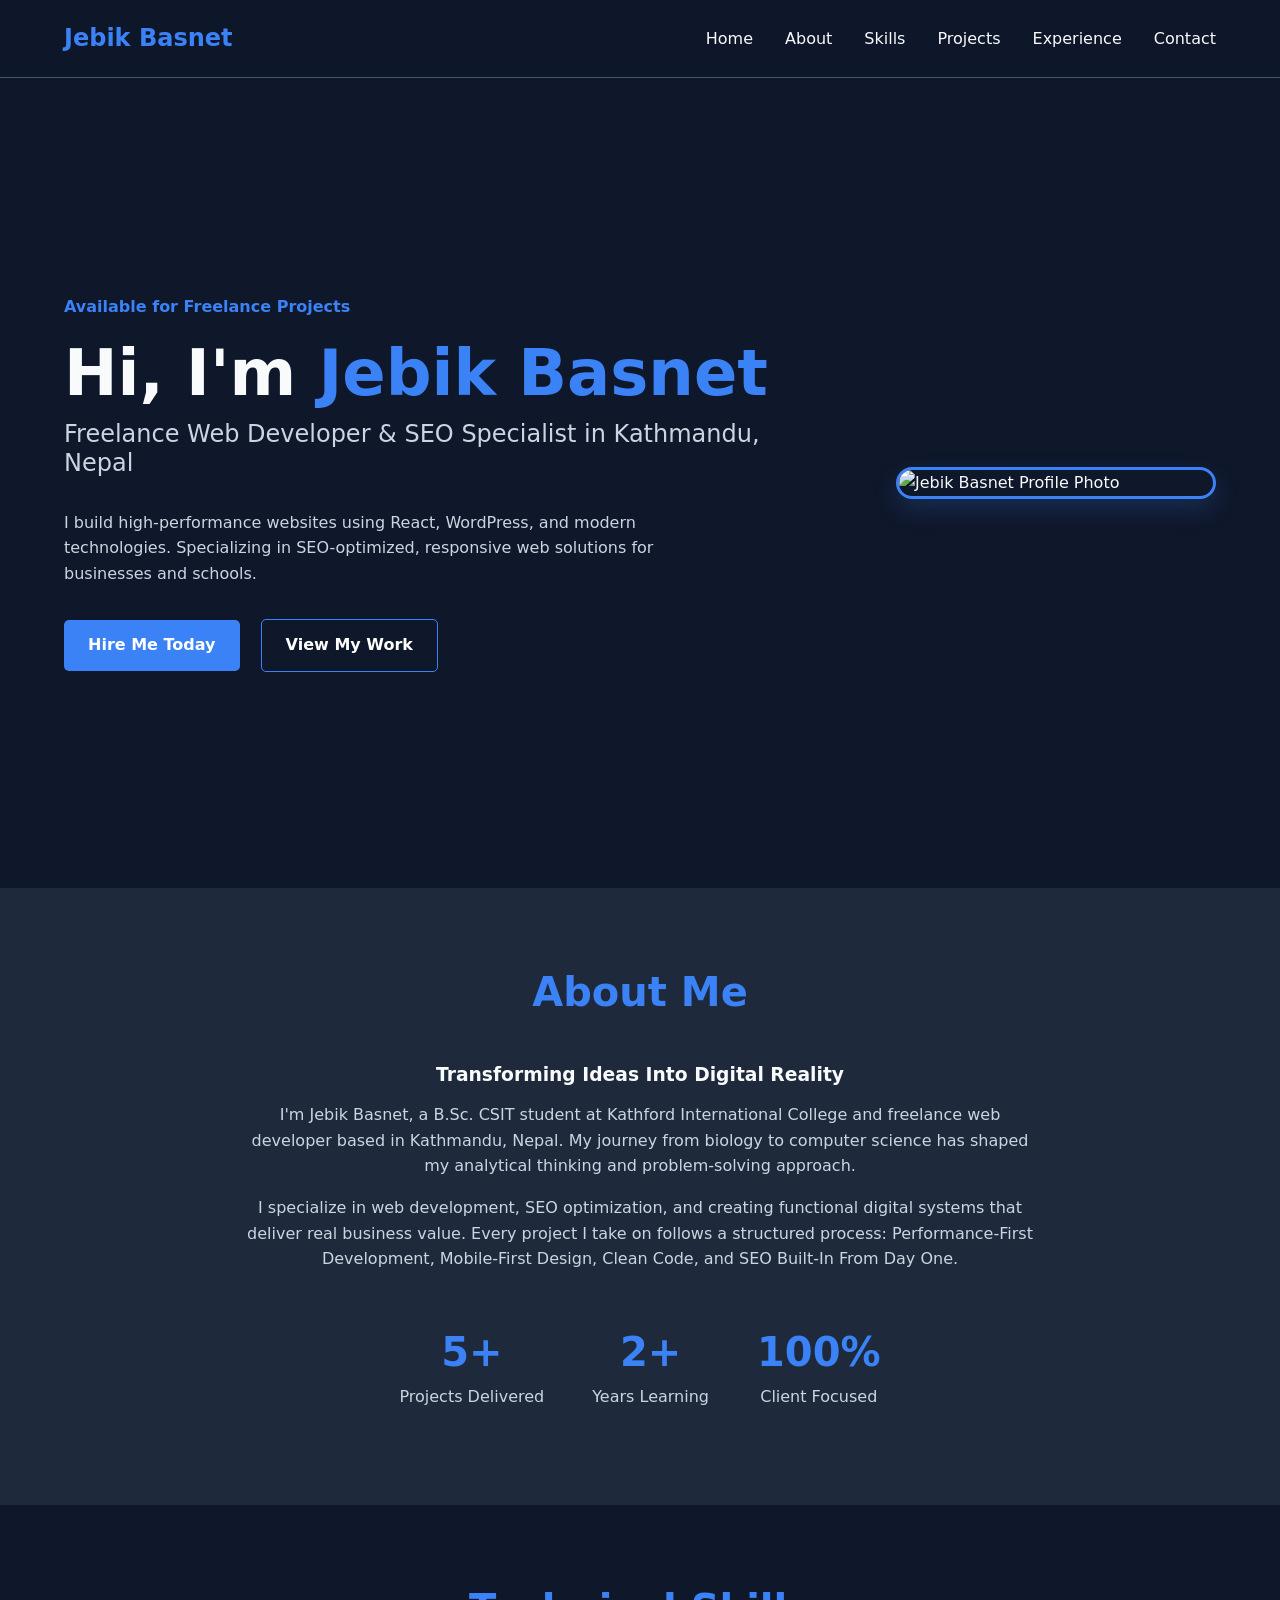
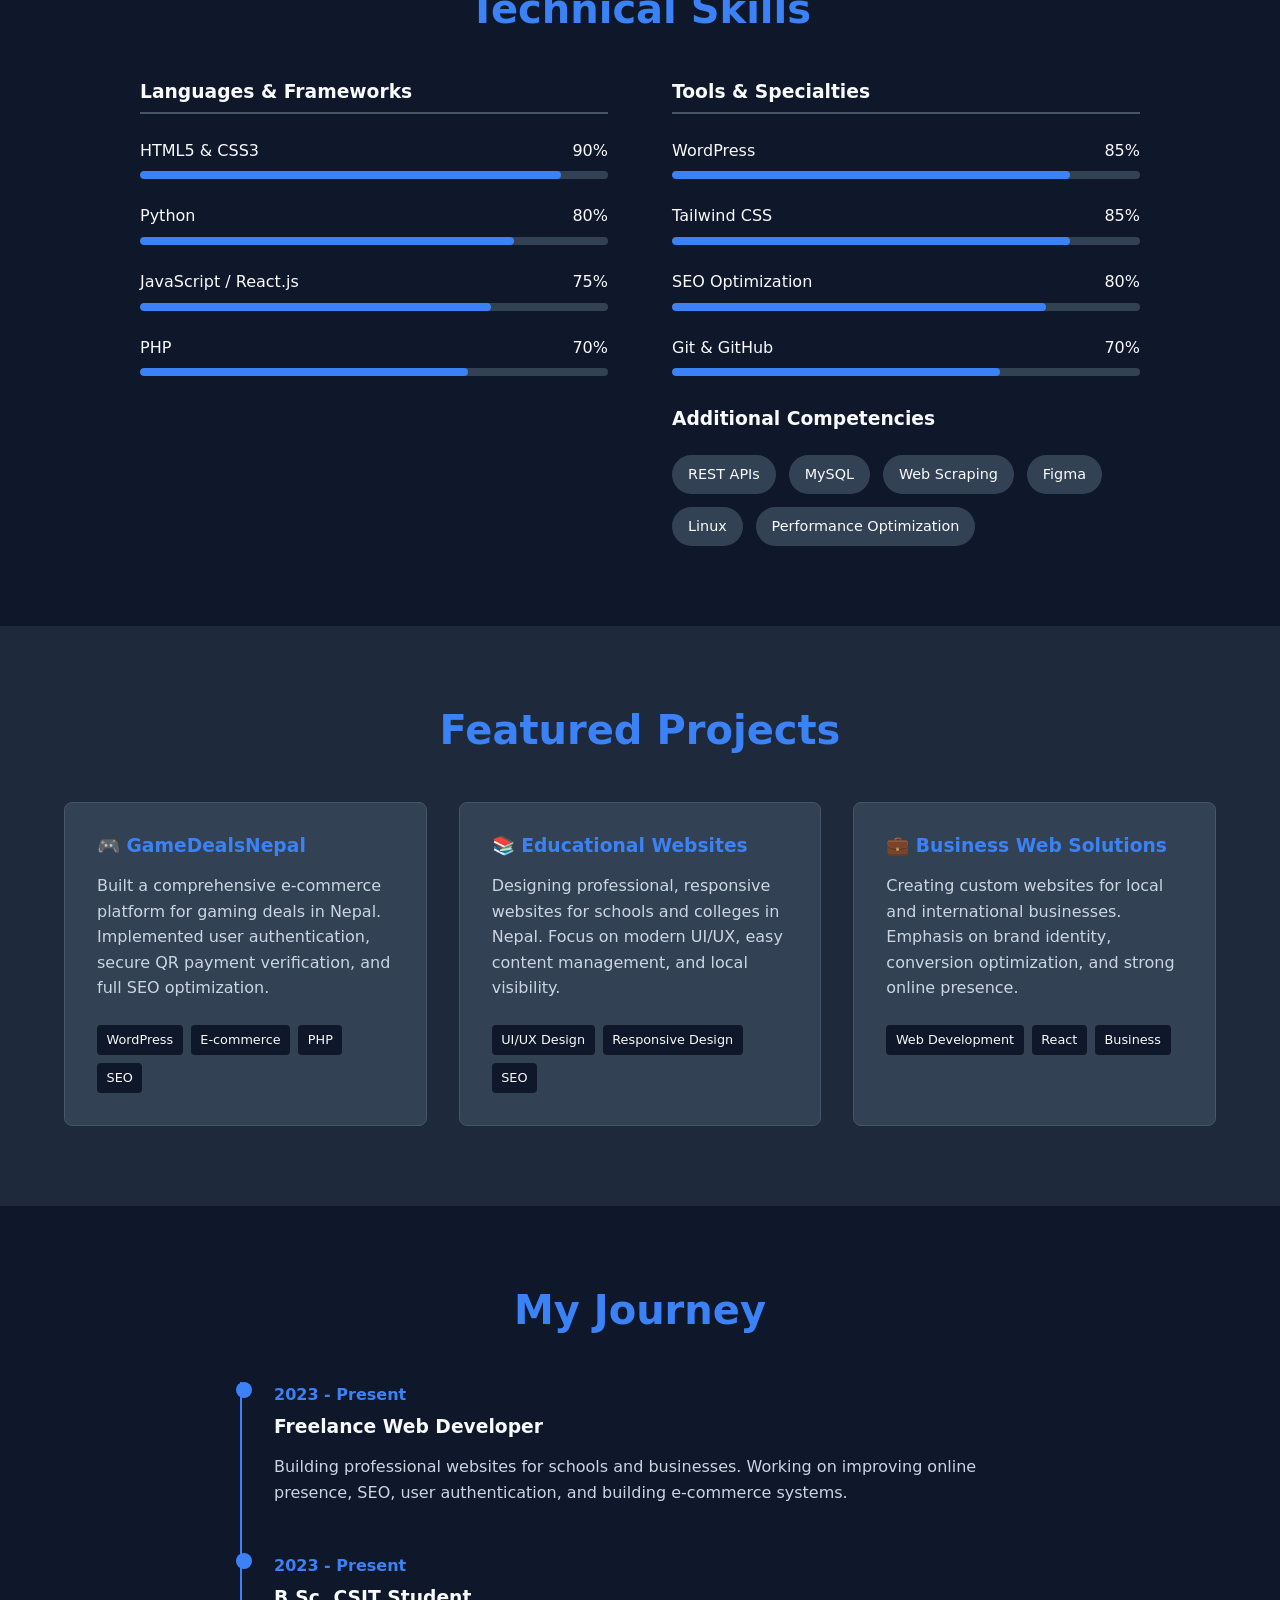
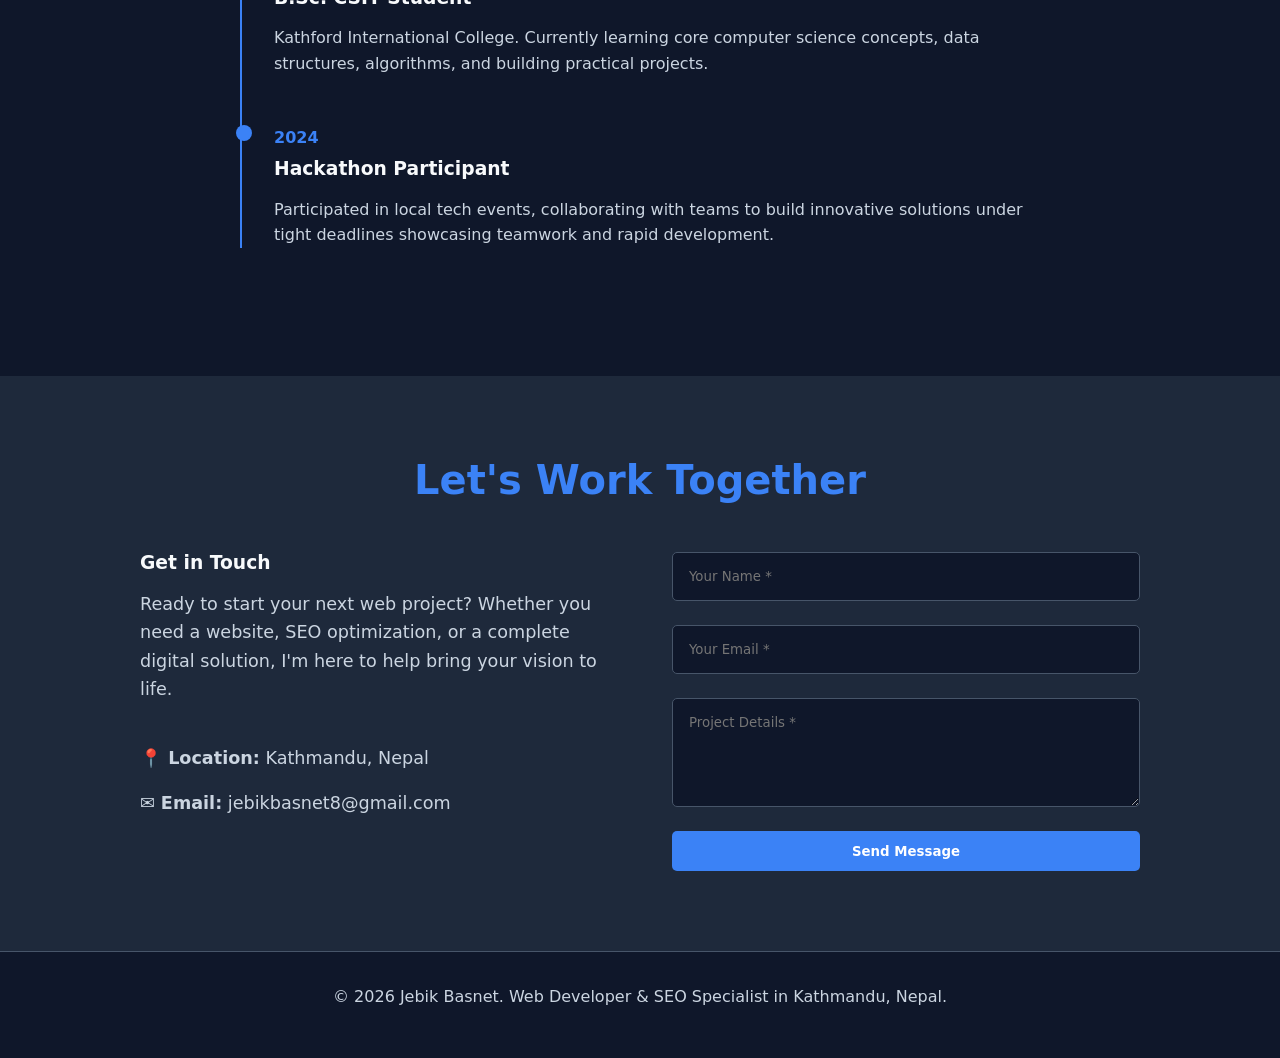
==== html/index.html @ f981d155 "Add hosted profile image URL in hero section" ====
<!DOCTYPE html>
<html lang="en">
<head>
    <meta charset="UTF-8">
    <meta name="viewport" content="width=device-width, initial-scale=1.0">
    <meta name="description" content="Jebik Basnet | Freelance Web Developer & SEO Specialist in Kathmandu, Nepal">
    <title>Jebik Basnet | Web Developer & SEO Expert</title>
    <style>
        /* === CSS VARIABLES & RESET === */
        :root {
            --primary-color: #3b82f6;
            --primary-hover: #2563eb;
            --bg-color: #0f172a;
            --section-bg: #1e293b;
            --card-bg: #334155;
            --text-main: #f8fafc;
            --text-muted: #cbd5e1;
            --border-color: #475569;
        }

        * {
            margin: 0;
            padding: 0;
            box-sizing: border-box;
            font-family: system-ui, -apple-system, BlinkMacSystemFont, 'Segoe UI', Roboto, sans-serif;
            scroll-behavior: smooth;
        }

        body {
            background-color: var(--bg-color);
            color: var(--text-main);
            line-height: 1.6;
        }

        a {
            text-decoration: none;
            color: inherit;
        }

        ul {
            list-style: none;
        }

        /* === TYPOGRAPHY & BUTTONS === */
        h1, h2, h3 {
            line-height: 1.2;
            margin-bottom: 1rem;
        }

        h2 {
            font-size: 2.5rem;
            color: var(--primary-color);
            text-align: center;
            margin-bottom: 3rem;
        }

        p {
            color: var(--text-muted);
            margin-bottom: 1rem;
        }

        .highlight {
            color: var(--primary-color);
        }

        .btn {
            display: inline-block;
            background-color: var(--primary-color);
            color: white;
            padding: 0.8rem 1.5rem;
            border-radius: 5px;
            font-weight: 600;
            transition: background 0.3s;
            border: none;
            cursor: pointer;
        }

        .btn:hover {
            background-color: var(--primary-hover);
        }

        .btn-outline {
            background: transparent;
            border: 1px solid var(--primary-color);
            margin-left: 1rem;
        }

        /* === NAVBAR === */
        header {
            background-color: rgba(15, 23, 42, 0.95);
            padding: 1.2rem 5%;
            position: sticky;
            top: 0;
            z-index: 1000;
            display: flex;
            justify-content: space-between;
            align-items: center;
            border-bottom: 1px solid var(--border-color);
        }

        .logo {
            font-size: 1.5rem;
            font-weight: bold;
            color: var(--primary-color);
        }

        nav ul {
            display: flex;
            gap: 2rem;
        }

        nav ul li a:hover {
            color: var(--primary-color);
            transition: color 0.3s;
        }

        /* === HERO SECTION === */
        #hero {
            min-height: 90vh;
            display: flex;
            align-items: center;
            justify-content: space-between;
            gap: 4rem;
            padding: 5rem 5%;
        }

        .hero-text {
            flex: 1;
        }

        .hero-text h1 {
            font-size: 4rem;
            margin-bottom: 0.5rem;
        }

        .hero-text h3 {
            font-size: 1.5rem;
            font-weight: 400;
            color: var(--text-muted);
            margin-bottom: 2rem;
        }

        .hero-image-container {
            flex: 0 0 320px;
            display: flex;
            justify-content: center;
        }

        .hero-image-container img {
            width: 100%;
            max-width: 320px;
            height: auto;
            border-radius: 20px;
            border: 3px solid var(--primary-color);
            box-shadow: 0 10px 25px rgba(59, 130, 246, 0.2);
            object-fit: cover;
        }

        /* === ABOUT SECTION === */
        #about {
            background-color: var(--section-bg);
            padding: 5rem 5%;
        }

        .about-content {
            max-width: 800px;
            margin: 0 auto;
            text-align: center;
        }

        .stats-grid {
            display: flex;
            justify-content: center;
            gap: 3rem;
            margin-top: 3rem;
        }

        .stat-item h4 {
            font-size: 2.5rem;
            color: var(--primary-color);
        }

        /* === SKILLS SECTION === */
        #skills {
            padding: 5rem 5%;
        }

        .skills-container {
            display: grid;
            grid-template-columns: 1fr 1fr;
            gap: 4rem;
            max-width: 1000px;
            margin: 0 auto;
        }

        .skill-group h3 {
            margin-bottom: 1.5rem;
            border-bottom: 2px solid var(--border-color);
            padding-bottom: 0.5rem;
        }

        .skill-item {
            margin-bottom: 1.5rem;
        }

        .skill-info {
            display: flex;
            justify-content: space-between;
            margin-bottom: 0.5rem;
        }

        .progress-bar {
            width: 100%;
            height: 8px;
            background-color: var(--card-bg);
            border-radius: 4px;
            overflow: hidden;
        }

        .progress {
            height: 100%;
            background-color: var(--primary-color);
            border-radius: 4px;
        }

        .tags {
            display: flex;
            flex-wrap: wrap;
            gap: 0.8rem;
            margin-top: 1.5rem;
        }

        .tag {
            background-color: var(--card-bg);
            padding: 0.5rem 1rem;
            border-radius: 20px;
            font-size: 0.9rem;
        }

        /* === PROJECTS SECTION === */
        #projects {
            background-color: var(--section-bg);
            padding: 5rem 5%;
        }

        .projects-grid {
            display: grid;
            grid-template-columns: repeat(auto-fit, minmax(300px, 1fr));
            gap: 2rem;
            max-width: 1200px;
            margin: 0 auto;
        }

        .card {
            background-color: var(--card-bg);
            padding: 2rem;
            border-radius: 8px;
            border: 1px solid var(--border-color);
            transition: transform 0.3s;
        }

        .card:hover {
            transform: translateY(-5px);
        }

        .card h3 {
            color: var(--primary-color);
        }

        .card-tags {
            margin-top: 1.5rem;
            display: flex;
            gap: 0.5rem;
            flex-wrap: wrap;
        }

        .card-tags span {
            font-size: 0.8rem;
            background-color: var(--bg-color);
            padding: 0.3rem 0.6rem;
            border-radius: 4px;
        }

        /* === EXPERIENCE SECTION === */
        #experience {
            padding: 5rem 5%;
        }

        .timeline {
            max-width: 800px;
            margin: 0 auto;
            border-left: 2px solid var(--primary-color);
            padding-left: 2rem;
        }

        .timeline-item {
            margin-bottom: 3rem;
            position: relative;
        }

        .timeline-item::before {
            content: '';
            position: absolute;
            left: -2.4rem;
            top: 0;
            width: 1rem;
            height: 1rem;
            background-color: var(--primary-color);
            border-radius: 50%;
        }

        .timeline-date {
            color: var(--primary-color);
            font-weight: bold;
            margin-bottom: 0.5rem;
        }

        /* === CONTACT SECTION === */
        #contact {
            background-color: var(--section-bg);
            padding: 5rem 5%;
        }

        .contact-container {
            display: grid;
            grid-template-columns: 1fr 1fr;
            gap: 4rem;
            max-width: 1000px;
            margin: 0 auto;
        }

        .contact-info p {
            margin-bottom: 1rem;
            font-size: 1.1rem;
        }

        form {
            display: flex;
            flex-direction: column;
            gap: 1.5rem;
        }

        input, textarea {
            width: 100%;
            padding: 1rem;
            background-color: var(--bg-color);
            border: 1px solid var(--border-color);
            color: var(--text-main);
            border-radius: 5px;
        }

        input:focus, textarea:focus {
            outline: none;
            border-color: var(--primary-color);
        }

        /* === FOOTER === */
        footer {
            background-color: var(--bg-color);
            text-align: center;
            padding: 2rem;
            border-top: 1px solid var(--border-color);
        }

        /* === RESPONSIVE DESIGN === */
        @media (max-width: 768px) {
            nav ul {
                display: none;
            }
            
            #hero {
                flex-direction: column-reverse;
                text-align: center;
                gap: 2rem;
                padding-top: 3rem;
            }

            .hero-text h1 {
                font-size: 2.5rem;
            }

            .hero-image-container {
                flex: 0 0 auto;
                width: 240px;
            }

            .btn-outline {
                margin-left: 0;
                margin-top: 1rem;
                display: block;
            }

            .skills-container, .contact-container {
                grid-template-columns: 1fr;
            }

            .stats-grid {
                flex-direction: column;
                gap: 1.5rem;
            }
        }
    </style>
</head>
<body>

    <header>
        <div class="logo">Jebik Basnet</div>
        <nav>
            <ul>
                <li><a href="#hero">Home</a></li>
                <li><a href="#about">About</a></li>
                <li><a href="#skills">Skills</a></li>
                <li><a href="#projects">Projects</a></li>
                <li><a href="#experience">Experience</a></li>
                <li><a href="#contact">Contact</a></li>
            </ul>
        </nav>
    </header>

    <section id="hero">
        <div class="hero-text">
            <p style="color: var(--primary-color); font-weight: bold; margin-bottom: 1rem;">Available for Freelance Projects</p>
            <h1>Hi, I'm <span class="highlight">Jebik Basnet</span></h1>
            <h3>Freelance Web Developer & SEO Specialist in Kathmandu, Nepal</h3>
            <p style="max-width: 600px; margin-bottom: 2rem;">I build high-performance websites using React, WordPress, and modern technologies. Specializing in SEO-optimized, responsive web solutions for businesses and schools.</p>
            <div>
                <a href="#contact" class="btn">Hire Me Today</a>
                <a href="#projects" class="btn btn-outline">View My Work</a>
            </div>
        </div>
        
        <div class="hero-image-container">
            <img src="https://jebikbasnet.com.np/images/jebik-profile.jpg" alt="Jebik Basnet Profile Photo" loading="lazy">
        </div>
    </section>

    <section id="about">
        <h2>About Me</h2>
        <div class="about-content">
            <h3>Transforming Ideas Into Digital Reality</h3>
            <p>I'm Jebik Basnet, a B.Sc. CSIT student at Kathford International College and freelance web developer based in Kathmandu, Nepal. My journey from biology to computer science has shaped my analytical thinking and problem-solving approach.</p>
            <p>I specialize in web development, SEO optimization, and creating functional digital systems that deliver real business value. Every project I take on follows a structured process: Performance-First Development, Mobile-First Design, Clean Code, and SEO Built-In From Day One.</p>
            
            <div class="stats-grid">
                <div class="stat-item">
                    <h4>5+</h4>
                    <p>Projects Delivered</p>
                </div>
                <div class="stat-item">
                    <h4>2+</h4>
                    <p>Years Learning</p>
                </div>
                <div class="stat-item">
                    <h4>100%</h4>
                    <p>Client Focused</p>
                </div>
            </div>
        </div>
    </section>

    <section id="skills">
        <h2>Technical Skills</h2>
        <div class="skills-container">
            
            <div class="skill-group">
                <h3>Languages & Frameworks</h3>
                
                <div class="skill-item">
                    <div class="skill-info"><span>HTML5 & CSS3</span><span>90%</span></div>
                    <div class="progress-bar"><div class="progress" style="width: 90%;"></div></div>
                </div>
                
                <div class="skill-item">
                    <div class="skill-info"><span>Python</span><span>80%</span></div>
                    <div class="progress-bar"><div class="progress" style="width: 80%;"></div></div>
                </div>

                <div class="skill-item">
                    <div class="skill-info"><span>JavaScript / React.js</span><span>75%</span></div>
                    <div class="progress-bar"><div class="progress" style="width: 75%;"></div></div>
                </div>

                <div class="skill-item">
                    <div class="skill-info"><span>PHP</span><span>70%</span></div>
                    <div class="progress-bar"><div class="progress" style="width: 70%;"></div></div>
                </div>
            </div>

            <div class="skill-group">
                <h3>Tools & Specialties</h3>
                
                <div class="skill-item">
                    <div class="skill-info"><span>WordPress</span><span>85%</span></div>
                    <div class="progress-bar"><div class="progress" style="width: 85%;"></div></div>
                </div>

                <div class="skill-item">
                    <div class="skill-info"><span>Tailwind CSS</span><span>85%</span></div>
                    <div class="progress-bar"><div class="progress" style="width: 85%;"></div></div>
                </div>

                <div class="skill-item">
                    <div class="skill-info"><span>SEO Optimization</span><span>80%</span></div>
                    <div class="progress-bar"><div class="progress" style="width: 80%;"></div></div>
                </div>

                <div class="skill-item">
                    <div class="skill-info"><span>Git & GitHub</span><span>70%</span></div>
                    <div class="progress-bar"><div class="progress" style="width: 70%;"></div></div>
                </div>

                <h3 style="margin-top: 2rem; border:none; padding:0;">Additional Competencies</h3>
                <div class="tags">
                    <span class="tag">REST APIs</span>
                    <span class="tag">MySQL</span>
                    <span class="tag">Web Scraping</span>
                    <span class="tag">Figma</span>
                    <span class="tag">Linux</span>
                    <span class="tag">Performance Optimization</span>
                </div>
            </div>

        </div>
    </section>

    <section id="projects">
        <h2>Featured Projects</h2>
        <div class="projects-grid">
            
            <div class="card">
                <h3>🎮 GameDealsNepal</h3>
                <p>Built a comprehensive e-commerce platform for gaming deals in Nepal. Implemented user authentication, secure QR payment verification, and full SEO optimization.</p>
                <div class="card-tags">
                    <span>WordPress</span>
                    <span>E-commerce</span>
                    <span>PHP</span>
                    <span>SEO</span>
                </div>
            </div>

            <div class="card">
                <h3>📚 Educational Websites</h3>
                <p>Designing professional, responsive websites for schools and colleges in Nepal. Focus on modern UI/UX, easy content management, and local visibility.</p>
                <div class="card-tags">
                    <span>UI/UX Design</span>
                    <span>Responsive Design</span>
                    <span>SEO</span>
                </div>
            </div>

            <div class="card">
                <h3>💼 Business Web Solutions</h3>
                <p>Creating custom websites for local and international businesses. Emphasis on brand identity, conversion optimization, and strong online presence.</p>
                <div class="card-tags">
                    <span>Web Development</span>
                    <span>React</span>
                    <span>Business</span>
                </div>
            </div>

        </div>
    </section>

    <section id="experience">
        <h2>My Journey</h2>
        <div class="timeline">
            
            <div class="timeline-item">
                <div class="timeline-date">2023 - Present</div>
                <h3>Freelance Web Developer</h3>
                <p>Building professional websites for schools and businesses. Working on improving online presence, SEO, user authentication, and building e-commerce systems.</p>
            </div>

            <div class="timeline-item">
                <div class="timeline-date">2023 - Present</div>
                <h3>B.Sc. CSIT Student</h3>
                <p>Kathford International College. Currently learning core computer science concepts, data structures, algorithms, and building practical projects.</p>
            </div>

            <div class="timeline-item">
                <div class="timeline-date">2024</div>
                <h3>Hackathon Participant</h3>
                <p>Participated in local tech events, collaborating with teams to build innovative solutions under tight deadlines showcasing teamwork and rapid development.</p>
            </div>

        </div>
    </section>

    <section id="contact">
        <h2>Let's Work Together</h2>
        <div class="contact-container">
            <div class="contact-info">
                <h3>Get in Touch</h3>
                <p>Ready to start your next web project? Whether you need a website, SEO optimization, or a complete digital solution, I'm here to help bring your vision to life.</p>
                <br>
                <p><strong>📍 Location:</strong> Kathmandu, Nepal</p>
                <p><strong>✉️ Email:</strong> jebikbasnet8@gmail.com</p>
            </div>
            
            <form action="#" method="POST">
                <input type="text" placeholder="Your Name *" required>
                <input type="email" placeholder="Your Email *" required>
                <textarea rows="5" placeholder="Project Details *" required></textarea>
                <button type="submit" class="btn">Send Message</button>
            </form>
        </div>
    </section>

    <footer>
        <p>&copy; 2026 Jebik Basnet. Web Developer & SEO Specialist in Kathmandu, Nepal.</p>
    </footer>

</body>
</html>
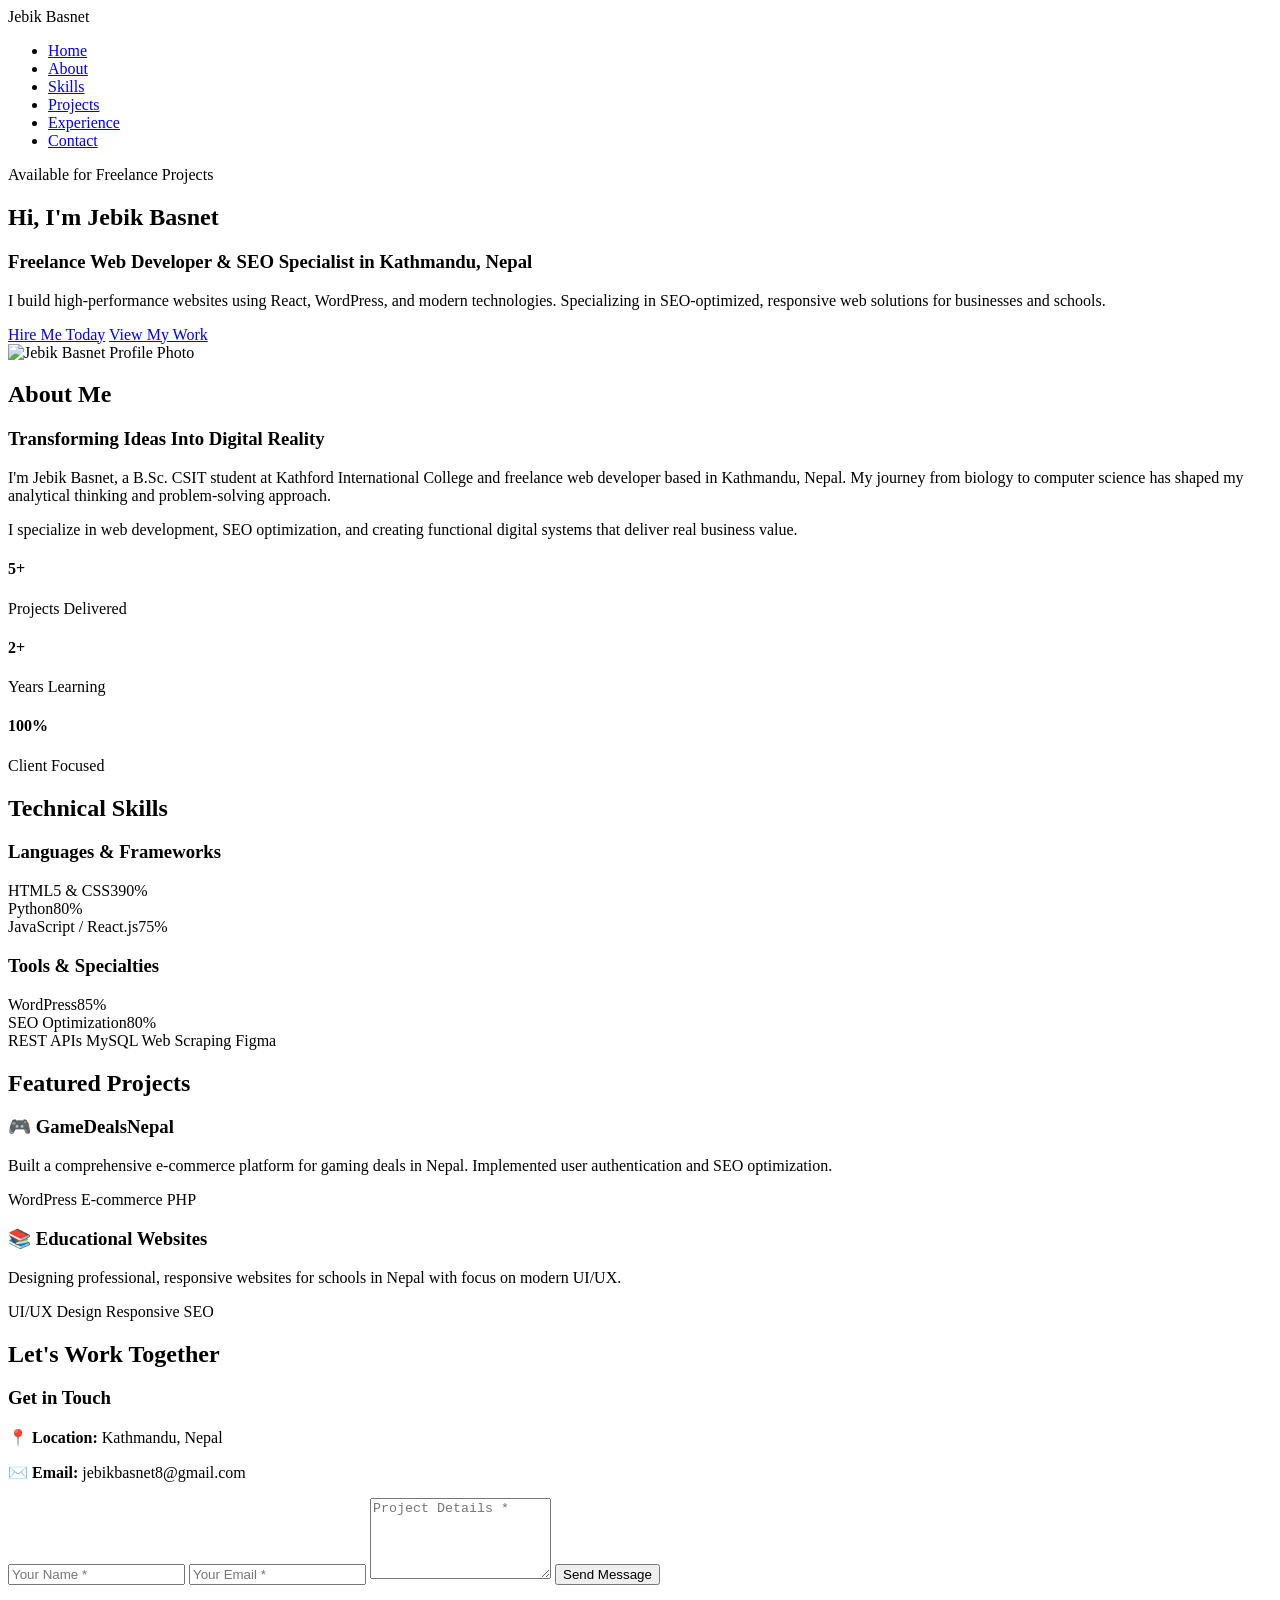
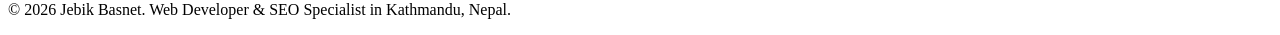
==== commit 5fc95521: "Update index.html (user provided updated code)" ====
--- a/html/index.html
+++ b/html/index.html
@@ -5,404 +5,12 @@
     <meta name="viewport" content="width=device-width, initial-scale=1.0">
     <meta name="description" content="Jebik Basnet | Freelance Web Developer & SEO Specialist in Kathmandu, Nepal">
     <title>Jebik Basnet | Web Developer & SEO Expert</title>
-    <style>
-        /* === CSS VARIABLES & RESET === */
-        :root {
-            --primary-color: #3b82f6;
-            --primary-hover: #2563eb;
-            --bg-color: #0f172a;
-            --section-bg: #1e293b;
-            --card-bg: #334155;
-            --text-main: #f8fafc;
-            --text-muted: #cbd5e1;
-            --border-color: #475569;
-        }
-
-        * {
-            margin: 0;
-            padding: 0;
-            box-sizing: border-box;
-            font-family: system-ui, -apple-system, BlinkMacSystemFont, 'Segoe UI', Roboto, sans-serif;
-            scroll-behavior: smooth;
-        }
-
-        body {
-            background-color: var(--bg-color);
-            color: var(--text-main);
-            line-height: 1.6;
-        }
-
-        a {
-            text-decoration: none;
-            color: inherit;
-        }
-
-        ul {
-            list-style: none;
-        }
-
-        /* === TYPOGRAPHY & BUTTONS === */
-        h1, h2, h3 {
-            line-height: 1.2;
-            margin-bottom: 1rem;
-        }
-
-        h2 {
-            font-size: 2.5rem;
-            color: var(--primary-color);
-            text-align: center;
-            margin-bottom: 3rem;
-        }
-
-        p {
-            color: var(--text-muted);
-            margin-bottom: 1rem;
-        }
-
-        .highlight {
-            color: var(--primary-color);
-        }
-
-        .btn {
-            display: inline-block;
-            background-color: var(--primary-color);
-            color: white;
-            padding: 0.8rem 1.5rem;
-            border-radius: 5px;
-            font-weight: 600;
-            transition: background 0.3s;
-            border: none;
-            cursor: pointer;
-        }
-
-        .btn:hover {
-            background-color: var(--primary-hover);
-        }
-
-        .btn-outline {
-            background: transparent;
-            border: 1px solid var(--primary-color);
-            margin-left: 1rem;
-        }
-
-        /* === NAVBAR === */
-        header {
-            background-color: rgba(15, 23, 42, 0.95);
-            padding: 1.2rem 5%;
-            position: sticky;
-            top: 0;
-            z-index: 1000;
-            display: flex;
-            justify-content: space-between;
-            align-items: center;
-            border-bottom: 1px solid var(--border-color);
-        }
-
-        .logo {
-            font-size: 1.5rem;
-            font-weight: bold;
-            color: var(--primary-color);
-        }
-
-        nav ul {
-            display: flex;
-            gap: 2rem;
-        }
-
-        nav ul li a:hover {
-            color: var(--primary-color);
-            transition: color 0.3s;
-        }
-
-        /* === HERO SECTION === */
-        #hero {
-            min-height: 90vh;
-            display: flex;
-            align-items: center;
-            justify-content: space-between;
-            gap: 4rem;
-            padding: 5rem 5%;
-        }
-
-        .hero-text {
-            flex: 1;
-        }
-
-        .hero-text h1 {
-            font-size: 4rem;
-            margin-bottom: 0.5rem;
-        }
-
-        .hero-text h3 {
-            font-size: 1.5rem;
-            font-weight: 400;
-            color: var(--text-muted);
-            margin-bottom: 2rem;
-        }
-
-        .hero-image-container {
-            flex: 0 0 320px;
-            display: flex;
-            justify-content: center;
-        }
-
-        .hero-image-container img {
-            width: 100%;
-            max-width: 320px;
-            height: auto;
-            border-radius: 20px;
-            border: 3px solid var(--primary-color);
-            box-shadow: 0 10px 25px rgba(59, 130, 246, 0.2);
-            object-fit: cover;
-        }
-
-        /* === ABOUT SECTION === */
-        #about {
-            background-color: var(--section-bg);
-            padding: 5rem 5%;
-        }
-
-        .about-content {
-            max-width: 800px;
-            margin: 0 auto;
-            text-align: center;
-        }
-
-        .stats-grid {
-            display: flex;
-            justify-content: center;
-            gap: 3rem;
-            margin-top: 3rem;
-        }
-
-        .stat-item h4 {
-            font-size: 2.5rem;
-            color: var(--primary-color);
-        }
-
-        /* === SKILLS SECTION === */
-        #skills {
-            padding: 5rem 5%;
-        }
-
-        .skills-container {
-            display: grid;
-            grid-template-columns: 1fr 1fr;
-            gap: 4rem;
-            max-width: 1000px;
-            margin: 0 auto;
-        }
-
-        .skill-group h3 {
-            margin-bottom: 1.5rem;
-            border-bottom: 2px solid var(--border-color);
-            padding-bottom: 0.5rem;
-        }
-
-        .skill-item {
-            margin-bottom: 1.5rem;
-        }
-
-        .skill-info {
-            display: flex;
-            justify-content: space-between;
-            margin-bottom: 0.5rem;
-        }
-
-        .progress-bar {
-            width: 100%;
-            height: 8px;
-            background-color: var(--card-bg);
-            border-radius: 4px;
-            overflow: hidden;
-        }
-
-        .progress {
-            height: 100%;
-            background-color: var(--primary-color);
-            border-radius: 4px;
-        }
-
-        .tags {
-            display: flex;
-            flex-wrap: wrap;
-            gap: 0.8rem;
-            margin-top: 1.5rem;
-        }
-
-        .tag {
-            background-color: var(--card-bg);
-            padding: 0.5rem 1rem;
-            border-radius: 20px;
-            font-size: 0.9rem;
-        }
-
-        /* === PROJECTS SECTION === */
-        #projects {
-            background-color: var(--section-bg);
-            padding: 5rem 5%;
-        }
-
-        .projects-grid {
-            display: grid;
-            grid-template-columns: repeat(auto-fit, minmax(300px, 1fr));
-            gap: 2rem;
-            max-width: 1200px;
-            margin: 0 auto;
-        }
-
-        .card {
-            background-color: var(--card-bg);
-            padding: 2rem;
-            border-radius: 8px;
-            border: 1px solid var(--border-color);
-            transition: transform 0.3s;
-        }
-
-        .card:hover {
-            transform: translateY(-5px);
-        }
-
-        .card h3 {
-            color: var(--primary-color);
-        }
-
-        .card-tags {
-            margin-top: 1.5rem;
-            display: flex;
-            gap: 0.5rem;
-            flex-wrap: wrap;
-        }
-
-        .card-tags span {
-            font-size: 0.8rem;
-            background-color: var(--bg-color);
-            padding: 0.3rem 0.6rem;
-            border-radius: 4px;
-        }
-
-        /* === EXPERIENCE SECTION === */
-        #experience {
-            padding: 5rem 5%;
-        }
-
-        .timeline {
-            max-width: 800px;
-            margin: 0 auto;
-            border-left: 2px solid var(--primary-color);
-            padding-left: 2rem;
-        }
-
-        .timeline-item {
-            margin-bottom: 3rem;
-            position: relative;
-        }
-
-        .timeline-item::before {
-            content: '';
-            position: absolute;
-            left: -2.4rem;
-            top: 0;
-            width: 1rem;
-            height: 1rem;
-            background-color: var(--primary-color);
-            border-radius: 50%;
-        }
-
-        .timeline-date {
-            color: var(--primary-color);
-            font-weight: bold;
-            margin-bottom: 0.5rem;
-        }
-
-        /* === CONTACT SECTION === */
-        #contact {
-            background-color: var(--section-bg);
-            padding: 5rem 5%;
-        }
-
-        .contact-container {
-            display: grid;
-            grid-template-columns: 1fr 1fr;
-            gap: 4rem;
-            max-width: 1000px;
-            margin: 0 auto;
-        }
-
-        .contact-info p {
-            margin-bottom: 1rem;
-            font-size: 1.1rem;
-        }
-
-        form {
-            display: flex;
-            flex-direction: column;
-            gap: 1.5rem;
-        }
-
-        input, textarea {
-            width: 100%;
-            padding: 1rem;
-            background-color: var(--bg-color);
-            border: 1px solid var(--border-color);
-            color: var(--text-main);
-            border-radius: 5px;
-        }
-
-        input:focus, textarea:focus {
-            outline: none;
-            border-color: var(--primary-color);
-        }
-
-        /* === FOOTER === */
-        footer {
-            background-color: var(--bg-color);
-            text-align: center;
-            padding: 2rem;
-            border-top: 1px solid var(--border-color);
-        }
-
-        /* === RESPONSIVE DESIGN === */
-        @media (max-width: 768px) {
-            nav ul {
-                display: none;
-            }
-            
-            #hero {
-                flex-direction: column-reverse;
-                text-align: center;
-                gap: 2rem;
-                padding-top: 3rem;
-            }
-
-            .hero-text h1 {
-                font-size: 2.5rem;
-            }
-
-            .hero-image-container {
-                flex: 0 0 auto;
-                width: 240px;
-            }
-
-            .btn-outline {
-                margin-left: 0;
-                margin-top: 1rem;
-                display: block;
-            }
-
-            .skills-container, .contact-container {
-                grid-template-columns: 1fr;
-            }
-
-            .stats-grid {
-                flex-direction: column;
-                gap: 1.5rem;
-            }
-        }
-    </style>
+    <!-- This line links your CSS file -->
+    <link rel="stylesheet" href="style.css">
 </head>
 <body>
 
+    <!-- Header & Navigation -->
     <header>
         <div class="logo">Jebik Basnet</div>
         <nav>
@@ -417,29 +25,31 @@
         </nav>
     </header>
 
+    <!-- Hero Section -->
     <section id="hero">
         <div class="hero-text">
-            <p style="color: var(--primary-color); font-weight: bold; margin-bottom: 1rem;">Available for Freelance Projects</p>
+            <p class="status-tag">Available for Freelance Projects</p>
             <h1>Hi, I'm <span class="highlight">Jebik Basnet</span></h1>
             <h3>Freelance Web Developer & SEO Specialist in Kathmandu, Nepal</h3>
-            <p style="max-width: 600px; margin-bottom: 2rem;">I build high-performance websites using React, WordPress, and modern technologies. Specializing in SEO-optimized, responsive web solutions for businesses and schools.</p>
-            <div>
+            <p class="hero-desc">I build high-performance websites using React, WordPress, and modern technologies. Specializing in SEO-optimized, responsive web solutions for businesses and schools.</p>
+            <div class="hero-btns">
                 <a href="#contact" class="btn">Hire Me Today</a>
                 <a href="#projects" class="btn btn-outline">View My Work</a>
             </div>
         </div>
         
         <div class="hero-image-container">
-            <img src="https://jebikbasnet.com.np/images/jebik-profile.jpg" alt="Jebik Basnet Profile Photo" loading="lazy">
+            <img src="profile.jpg" alt="Jebik Basnet Profile Photo">
         </div>
     </section>
 
+    <!-- About Section -->
     <section id="about">
         <h2>About Me</h2>
         <div class="about-content">
             <h3>Transforming Ideas Into Digital Reality</h3>
             <p>I'm Jebik Basnet, a B.Sc. CSIT student at Kathford International College and freelance web developer based in Kathmandu, Nepal. My journey from biology to computer science has shaped my analytical thinking and problem-solving approach.</p>
-            <p>I specialize in web development, SEO optimization, and creating functional digital systems that deliver real business value. Every project I take on follows a structured process: Performance-First Development, Mobile-First Design, Clean Code, and SEO Built-In From Day One.</p>
+            <p>I specialize in web development, SEO optimization, and creating functional digital systems that deliver real business value.</p>
             
             <div class="stats-grid">
                 <div class="stat-item">
@@ -458,145 +68,80 @@
         </div>
     </section>
 
+    <!-- Skills Section -->
     <section id="skills">
         <h2>Technical Skills</h2>
         <div class="skills-container">
-            
             <div class="skill-group">
                 <h3>Languages & Frameworks</h3>
-                
                 <div class="skill-item">
                     <div class="skill-info"><span>HTML5 & CSS3</span><span>90%</span></div>
                     <div class="progress-bar"><div class="progress" style="width: 90%;"></div></div>
                 </div>
-                
                 <div class="skill-item">
                     <div class="skill-info"><span>Python</span><span>80%</span></div>
                     <div class="progress-bar"><div class="progress" style="width: 80%;"></div></div>
                 </div>
-
                 <div class="skill-item">
                     <div class="skill-info"><span>JavaScript / React.js</span><span>75%</span></div>
                     <div class="progress-bar"><div class="progress" style="width: 75%;"></div></div>
-                </div>
-
-                <div class="skill-item">
-                    <div class="skill-info"><span>PHP</span><span>70%</span></div>
-                    <div class="progress-bar"><div class="progress" style="width: 70%;"></div></div>
                 </div>
             </div>
 
             <div class="skill-group">
                 <h3>Tools & Specialties</h3>
-                
                 <div class="skill-item">
                     <div class="skill-info"><span>WordPress</span><span>85%</span></div>
                     <div class="progress-bar"><div class="progress" style="width: 85%;"></div></div>
                 </div>
-
-                <div class="skill-item">
-                    <div class="skill-info"><span>Tailwind CSS</span><span>85%</span></div>
-                    <div class="progress-bar"><div class="progress" style="width: 85%;"></div></div>
-                </div>
-
                 <div class="skill-item">
                     <div class="skill-info"><span>SEO Optimization</span><span>80%</span></div>
                     <div class="progress-bar"><div class="progress" style="width: 80%;"></div></div>
                 </div>
-
-                <div class="skill-item">
-                    <div class="skill-info"><span>Git & GitHub</span><span>70%</span></div>
-                    <div class="progress-bar"><div class="progress" style="width: 70%;"></div></div>
-                </div>
-
-                <h3 style="margin-top: 2rem; border:none; padding:0;">Additional Competencies</h3>
                 <div class="tags">
                     <span class="tag">REST APIs</span>
                     <span class="tag">MySQL</span>
                     <span class="tag">Web Scraping</span>
                     <span class="tag">Figma</span>
-                    <span class="tag">Linux</span>
-                    <span class="tag">Performance Optimization</span>
                 </div>
             </div>
-
         </div>
     </section>
 
+    <!-- Projects Section -->
     <section id="projects">
         <h2>Featured Projects</h2>
         <div class="projects-grid">
-            
             <div class="card">
                 <h3>🎮 GameDealsNepal</h3>
-                <p>Built a comprehensive e-commerce platform for gaming deals in Nepal. Implemented user authentication, secure QR payment verification, and full SEO optimization.</p>
+                <p>Built a comprehensive e-commerce platform for gaming deals in Nepal. Implemented user authentication and SEO optimization.</p>
                 <div class="card-tags">
                     <span>WordPress</span>
                     <span>E-commerce</span>
                     <span>PHP</span>
+                </div>
+            </div>
+            <div class="card">
+                <h3>📚 Educational Websites</h3>
+                <p>Designing professional, responsive websites for schools in Nepal with focus on modern UI/UX.</p>
+                <div class="card-tags">
+                    <span>UI/UX Design</span>
+                    <span>Responsive</span>
                     <span>SEO</span>
                 </div>
             </div>
-
-            <div class="card">
-                <h3>📚 Educational Websites</h3>
-                <p>Designing professional, responsive websites for schools and colleges in Nepal. Focus on modern UI/UX, easy content management, and local visibility.</p>
-                <div class="card-tags">
-                    <span>UI/UX Design</span>
-                    <span>Responsive Design</span>
-                    <span>SEO</span>
-                </div>
-            </div>
-
-            <div class="card">
-                <h3>💼 Business Web Solutions</h3>
-                <p>Creating custom websites for local and international businesses. Emphasis on brand identity, conversion optimization, and strong online presence.</p>
-                <div class="card-tags">
-                    <span>Web Development</span>
-                    <span>React</span>
-                    <span>Business</span>
-                </div>
-            </div>
-
         </div>
     </section>
 
-    <section id="experience">
-        <h2>My Journey</h2>
-        <div class="timeline">
-            
-            <div class="timeline-item">
-                <div class="timeline-date">2023 - Present</div>
-                <h3>Freelance Web Developer</h3>
-                <p>Building professional websites for schools and businesses. Working on improving online presence, SEO, user authentication, and building e-commerce systems.</p>
-            </div>
-
-            <div class="timeline-item">
-                <div class="timeline-date">2023 - Present</div>
-                <h3>B.Sc. CSIT Student</h3>
-                <p>Kathford International College. Currently learning core computer science concepts, data structures, algorithms, and building practical projects.</p>
-            </div>
-
-            <div class="timeline-item">
-                <div class="timeline-date">2024</div>
-                <h3>Hackathon Participant</h3>
-                <p>Participated in local tech events, collaborating with teams to build innovative solutions under tight deadlines showcasing teamwork and rapid development.</p>
-            </div>
-
-        </div>
-    </section>
-
+    <!-- Contact Section -->
     <section id="contact">
         <h2>Let's Work Together</h2>
         <div class="contact-container">
             <div class="contact-info">
                 <h3>Get in Touch</h3>
-                <p>Ready to start your next web project? Whether you need a website, SEO optimization, or a complete digital solution, I'm here to help bring your vision to life.</p>
-                <br>
                 <p><strong>📍 Location:</strong> Kathmandu, Nepal</p>
                 <p><strong>✉️ Email:</strong> jebikbasnet8@gmail.com</p>
             </div>
-            
             <form action="#" method="POST">
                 <input type="text" placeholder="Your Name *" required>
                 <input type="email" placeholder="Your Email *" required>
